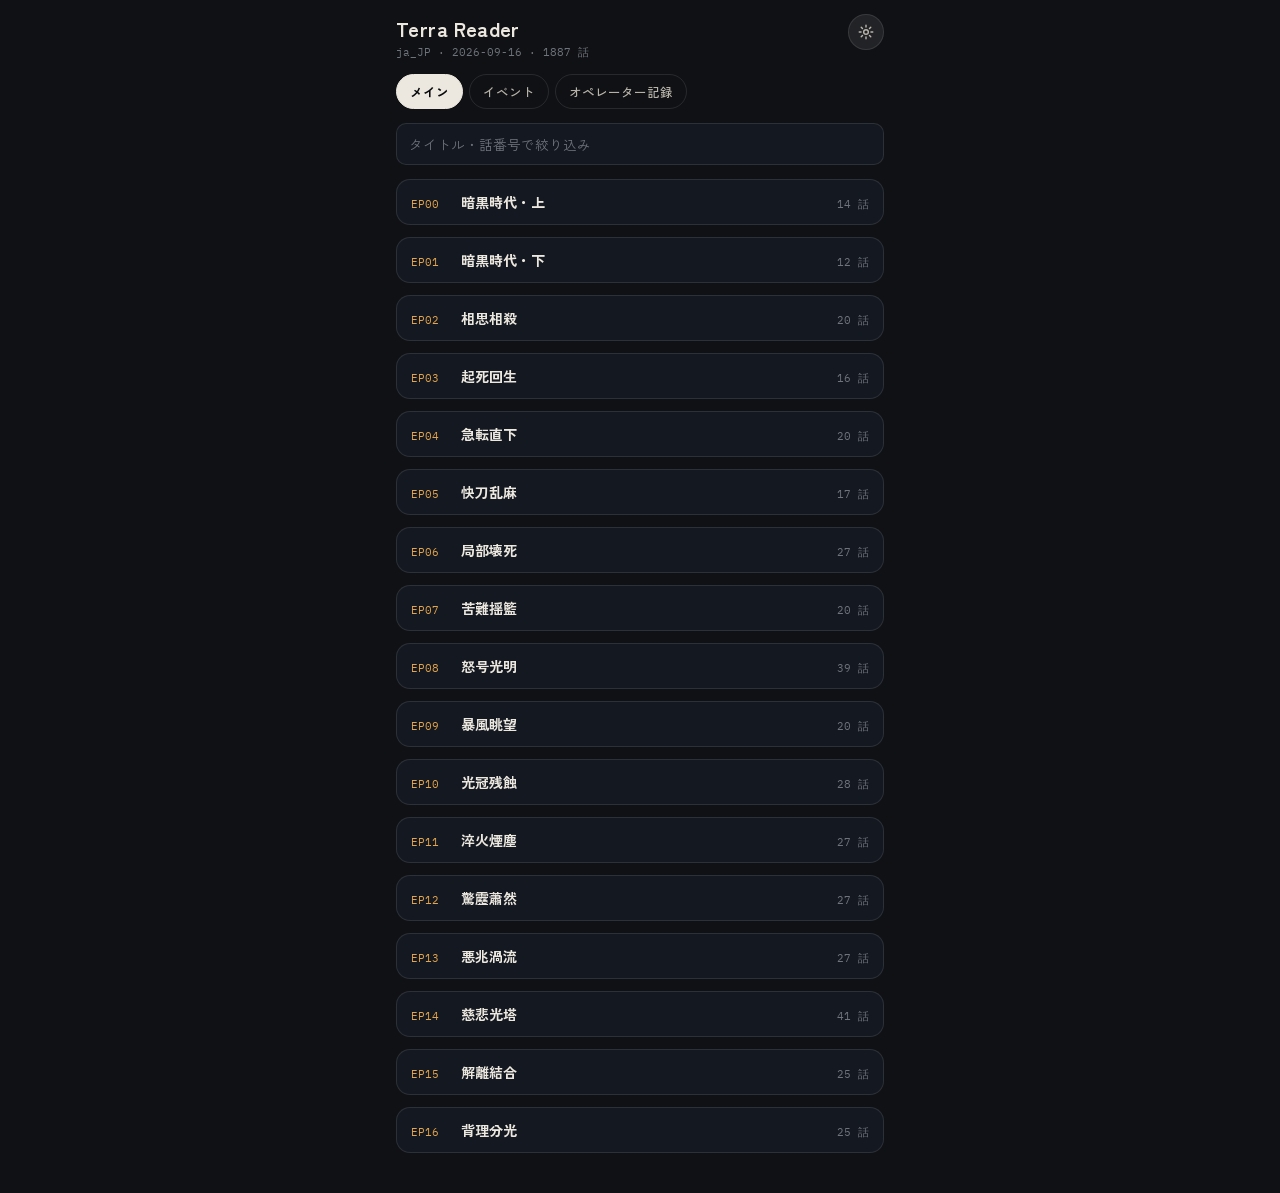
==== index.html @ 3d17c526 "Seek bar: drag or tap to go back, never past the furthest step read The furthest step reached is sto" ====
<!doctype html>
<html lang="ja">
<head>
<meta charset="utf-8">
<meta name="viewport" content="width=device-width, initial-scale=1, viewport-fit=cover">
<meta name="theme-color" content="#07090c">
<meta name="apple-mobile-web-app-capable" content="yes">
<meta name="apple-mobile-web-app-status-bar-style" content="black-translucent">
<title>Terra Reader</title>
<link rel="preconnect" href="https://fonts.googleapis.com">
<link rel="preconnect" href="https://fonts.gstatic.com" crossorigin>
<link rel="stylesheet" href="https://fonts.googleapis.com/css2?family=Zen+Kaku+Gothic+New:wght@500;700&family=Noto+Serif+JP:wght@400;600&family=IBM+Plex+Mono:wght@400;500&display=swap">
<link rel="stylesheet" href="app.css">
</head>
<body>

<!-- ===== 目次 ===== -->
<main id="toc" class="toc" hidden>
  <header class="tocTop">
    <div>
      <h1>Terra Reader</h1>
      <div class="sub mono" id="tocSub">ja_JP</div>
    </div>
    <button class="ib" id="btnSettings" title="設定" aria-label="設定">
      <svg viewBox="0 0 20 20" width="18" height="18" fill="none" stroke="currentColor" stroke-width="1.6" stroke-linecap="round" stroke-linejoin="round" aria-hidden="true"><circle cx="10" cy="10" r="2.6"/><path d="M10 2.5v2M10 15.5v2M2.5 10h2M15.5 10h2M4.7 4.7l1.4 1.4M13.9 13.9l1.4 1.4M4.7 15.3l1.4-1.4M13.9 6.1l1.4-1.4"/></svg>
    </button>
  </header>
  <nav class="tabs" id="tabs">
    <button data-tab="main" class="on">メイン</button>
    <button data-tab="event">イベント</button>
    <button data-tab="record">オペレーター記録</button>
  </nav>
  <input class="search" id="search" type="search" placeholder="タイトル・話番号で絞り込み" autocomplete="off">
  <div id="groups" class="groups"></div>
</main>

<!-- ===== プレイヤー ===== -->
<div id="stage" class="stage" hidden aria-label="シナリオプレイヤー">
  <div class="visual" id="visual">
    <div class="layer bg"><img id="bgA" alt=""><img id="bgB" alt=""></div>
    <div class="layer"><img id="spL" class="sp" alt=""><img id="spM" class="sp" alt=""><img id="spR" class="sp" alt=""></div>
    <div class="layer still" id="still"><img id="stillImg" alt=""></div>
    <div class="layer vig"></div>
    <button class="peekBtn" id="btnPeek" title="絵を全画面で見る" aria-label="絵を全画面で見る">
      <svg class="ic-expand" viewBox="0 0 20 20" width="16" height="16" fill="none" stroke="currentColor" stroke-width="1.7" stroke-linecap="round" stroke-linejoin="round" aria-hidden="true"><path d="M3 8V3h5M12 3h5v5M17 12v5h-5M8 17H3v-5"/></svg>
      <svg class="ic-collapse" viewBox="0 0 20 20" width="16" height="16" fill="none" stroke="currentColor" stroke-width="1.7" stroke-linecap="round" stroke-linejoin="round" aria-hidden="true"><path d="M8 3v5H3M12 8h5V3M17 12h-5v5M3 12h5v5"/></svg>
    </button>
  </div>

  <div class="top">
    <button class="b" id="btnBack" title="目次へ">‹ 目次</button>
    <span class="code" id="code"></span>
    <span class="bgm" id="bgm" hidden>♪</span>
    <span class="grow"></span>
    <button class="b" id="btnAuto" title="自動で進める">AUTO</button>
  </div>

  <div class="panel" id="panel">
    <div class="feed" id="feed"><div class="spacer"></div></div>
    <span class="cur" id="cur">▼</span>
    <div class="loading" id="loading" hidden><span></span>読み込み中</div>
  </div>
  <div class="seek" title="読んだところまで戻れます"><div class="rail" id="rail"><div class="reach" id="reach"></div><div class="fill" id="fill"></div><div class="knob" id="knob"></div></div></div>
</div>

<!-- ===== 設定 ===== -->
<div id="settings" class="sheetWrap" hidden>
  <div class="sheet" role="dialog" aria-label="設定">
    <h2>設定</h2>
    <label>ドクターの名前<input id="setDoc" type="text" maxlength="12" autocomplete="off"></label>
    <label>文字サイズ
      <div class="seg" id="setFont"><button data-v="15">小</button><button data-v="16">中</button><button data-v="18">大</button></div>
    </label>
    <label class="row"><input id="setProxy" type="checkbox"> 画像を縮小して読み込む（通信量を抑える）</label>
    <label class="row"><input id="setSys" type="checkbox"> チュートリアル文も表示する</label>
    <label class="row"><input id="setFaces" type="checkbox"> 立ち絵を顔の大きさで揃える（オフ＝元の絵のまま）</label>
    <label class="row"><input id="setBand" type="checkbox"> 絵の領域を常に 16:9 に固定する（ゲーム画面風・試験）</label>
    <div class="sheetBtns">
      <button class="danger" id="btnResetProgress">既読をすべて消す</button>
      <button class="primary" id="btnCloseSettings">閉じる</button>
    </div>
    <p class="fine">本文・画像は GitHub 上の公開データ（ArknightsAssets）から読むたびに取得します。端末に保存されるのは既読位置と設定だけです。</p>
  </div>
</div>

<script src="parser.js"></script>
<script src="app.js"></script>
</body>
</html>
---- app.css ----
:root{
  --seam:72px; --feedpad:200px;
  --ground:#0f1114; --stage:#07090c; --panel:#0c0f14; --card:#141821; --winline:rgba(255,255,255,.10);
  --ink:#ece8df; --ink2:#b9b4aa; --mute:#6f737b; --name:#e3a44a; --sys:#6cbad0; --danger:#d9655a;
  --btn:rgba(255,255,255,.08); --btn-on:rgba(108,186,208,.22);
  --serif:"Noto Serif JP","Hiragino Mincho ProN","Yu Mincho",serif;
  --ui:"Zen Kaku Gothic New","Hiragino Sans","Yu Gothic",sans-serif;
  --mono:"IBM Plex Mono",ui-monospace,Menlo,monospace;
  --fs:16px;
}
*{box-sizing:border-box}
html,body{height:100%}
body{margin:0;background:var(--ground);color:var(--ink2);font-family:var(--ui);-webkit-tap-highlight-color:transparent}
button{font:inherit;color:inherit;background:none;border:0;padding:0;cursor:pointer}
button:focus-visible,input:focus-visible{outline:2px solid var(--sys);outline-offset:2px}
[hidden]{display:none!important}
.mono{font-family:var(--mono)}

/* =================== 目次 =================== */
.toc{max-width:520px;margin:0 auto;padding:0 16px;padding-block:calc(14px + env(safe-area-inset-top)) 40px;min-height:100%;display:flex;flex-direction:column;gap:14px}
.tocTop{display:flex;align-items:flex-start;justify-content:space-between}
.tocTop h1{font-size:20px;font-weight:700;color:var(--ink);letter-spacing:.02em;margin:0}
.tocTop .sub{font-size:11px;color:var(--mute);margin-top:2px}
.ib{width:36px;height:36px;border-radius:50%;display:grid;place-items:center;color:var(--ink2);background:var(--btn);border:1px solid var(--winline)}
.tabs{display:flex;gap:6px}
.tabs button{padding:7px 13px;border-radius:999px;border:1px solid var(--winline);color:var(--ink2);font-size:12.5px;font-weight:500}
.tabs button.on{background:var(--ink);color:var(--stage);border-color:var(--ink);font-weight:700}
.search{font:inherit;font-size:13.5px;color:var(--ink);background:var(--card);border:1px solid var(--winline);border-radius:10px;padding:10px 12px;width:100%}
.search::placeholder{color:var(--mute)}
.groups{display:flex;flex-direction:column;gap:12px}
.chap{background:var(--card);border:1px solid var(--winline);border-radius:14px;overflow:hidden}
.chap .h{display:flex;align-items:baseline;gap:10px;padding:12px 14px;width:100%;text-align:left}
.chap .h .code{font-family:var(--mono);font-size:11px;color:var(--name);min-width:3.6em}
.chap .h .nm{font-weight:700;font-size:14px;color:var(--ink);flex:1}
.chap .h .cnt{font-family:var(--mono);font-size:11px;color:var(--mute);white-space:nowrap}
.chap .h .cnt b{color:var(--sys);font-weight:500}
.chap .eps{border-top:1px solid var(--winline)}
.ep{display:flex;align-items:center;gap:10px;padding:10px 14px;font-size:13.5px;border-bottom:1px solid var(--winline);width:100%;text-align:left;color:var(--ink2)}
.ep:last-child{border-bottom:0}
.ep .id{font-family:var(--mono);font-size:11px;color:var(--mute);min-width:4.6em}
.ep .ttl{flex:1;color:var(--ink)}
.ep .tag{font-size:10px;letter-spacing:.06em;color:var(--mute);border:1px solid var(--winline);border-radius:4px;padding:1px 5px;white-space:nowrap}
.ep .st{font-family:var(--mono);font-size:10.5px;letter-spacing:.06em;color:var(--mute);min-width:3em;text-align:right}
.ep .st.done{color:var(--sys)}
.ep .st.now{color:var(--name)}
.ep.miss{opacity:.45}
.ep.now .ttl{color:var(--name)}
.empty{color:var(--mute);font-size:13px;text-align:center;padding:30px 0}

/* =================== プレイヤー =================== */
.stage{position:fixed;inset:0;background:var(--stage);user-select:none;display:flex;flex-direction:column;overflow:hidden}
@media (min-width:520px){
  .stage{position:relative;width:400px;height:min(100dvh,860px);margin:0 auto;border-radius:0}
  body.playing{display:flex;align-items:center;justify-content:center;min-height:100dvh}
}
.visual{position:relative;flex:none;overflow:hidden;background:#000;transition:height .5s cubic-bezier(.4,0,.2,1)}
.stage.peek .visual{height:100%!important}
.layer{position:absolute;inset:0}
.bg img{position:absolute;inset:0;width:100%;height:100%;max-width:none;object-fit:cover;object-position:center 30%;opacity:0;transition:opacity .7s ease;transform:scale(1.04)}
.bg img.on{opacity:1}
.sp{position:absolute;bottom:-78%;height:170%;width:auto;max-width:none;left:50%;transform:translateX(-50%);opacity:0;
  transition:opacity .35s ease,filter .35s ease,transform .35s ease,left .35s ease;filter:drop-shadow(0 14px 22px rgba(0,0,0,.5));pointer-events:none}
.sp.on{opacity:1}
.sp.dim{filter:brightness(.5) drop-shadow(0 14px 22px rgba(0,0,0,.5));transform:translateX(-50%) scale(.94)}
.sp.pl{left:23%}.sp.pm{left:50%}.sp.pr{left:77%}
.sp.pl.three{left:15%}.sp.pr.three{left:85%}
.sp.fx{bottom:auto;transform:none;transition:opacity .3s ease,filter .3s ease}
.sp.fx.dim{transform:none;filter:brightness(.55) drop-shadow(0 14px 22px rgba(0,0,0,.5))}
.sp.front{z-index:2}
.still{opacity:0;transition:opacity .6s ease;pointer-events:none;background:#000}
.still.on{opacity:1}
.still img{position:absolute;inset:0;width:100%;height:100%;max-width:none;object-fit:cover}
.stage.peek .still img{object-fit:contain}
.vig{background:linear-gradient(to bottom,rgba(0,0,0,.55),transparent 30%);pointer-events:none}
.stage.peek .vig{background:linear-gradient(to bottom,rgba(0,0,0,.5),transparent 20%)}

.peekBtn{position:absolute;right:12px;bottom:calc(var(--seam) + 10px);z-index:6;width:34px;height:34px;border-radius:50%;display:grid;place-items:center;
  color:var(--ink);background:rgba(7,9,12,.55);border:1px solid var(--winline);backdrop-filter:blur(6px);transition:background .15s,transform .15s}
.peekBtn:hover{background:rgba(7,9,12,.8);transform:scale(1.06)}
.peekBtn .ic-collapse{display:none}
.stage.peek .peekBtn .ic-expand{display:none}
.stage.peek .peekBtn .ic-collapse{display:block}
.stage.peek .peekBtn{bottom:calc(12px + 22px + env(safe-area-inset-bottom))!important}

.top{position:absolute;left:0;right:0;top:0;display:flex;align-items:center;gap:8px;padding:calc(12px + env(safe-area-inset-top)) 14px 0;z-index:5;font-size:11px}
.top .code{font-family:var(--mono);color:var(--ink2);letter-spacing:.04em;text-shadow:0 1px 3px rgba(0,0,0,.6);white-space:nowrap;overflow:hidden;text-overflow:ellipsis;max-width:38%}
.top .bgm{font-family:var(--mono);color:var(--sys);background:rgba(108,186,208,.14);border:1px solid rgba(108,186,208,.3);border-radius:999px;padding:2px 9px;white-space:nowrap}
.top .grow{flex:1}
.top .b{font-family:var(--ui);font-weight:700;letter-spacing:.1em;font-size:10.5px;color:var(--ink2);background:rgba(7,9,12,.62);border-radius:6px;padding:5px 8px;border:1px solid var(--winline);white-space:nowrap}
.top .b.on{color:var(--sys);background:var(--btn-on);border-color:rgba(108,186,208,.4)}

.panel{position:relative;flex:1;min-height:0;margin-top:calc(-1 * var(--seam));background:transparent;display:flex;flex-direction:column;transition:opacity .3s;z-index:3}
.panel::before{content:'';position:absolute;inset:0;background:linear-gradient(to bottom,rgba(12,15,20,0),rgba(12,15,20,.85) 55%,var(--panel) 100%) top/100% var(--seam) no-repeat,linear-gradient(var(--panel),var(--panel)) 0 var(--seam)/100% calc(100% - var(--seam)) no-repeat;pointer-events:none}
.stage.peek .panel{opacity:0;pointer-events:none;position:absolute;inset:0}
.feed{position:relative;flex:1;min-height:0;margin-top:var(--seam);overflow-y:auto;scrollbar-width:none;padding:10px 20px var(--feedpad);mask-image:linear-gradient(to bottom,transparent,#000 16px);-webkit-mask-image:linear-gradient(to bottom,transparent,#000 16px);   /* text stays below the gradient seam */display:flex;flex-direction:column;gap:16px;overscroll-behavior:contain}
.feed::-webkit-scrollbar{display:none}
.feed .spacer{flex:1 0 0;min-height:0}
.ln{transition:opacity .4s}
.ln .spk{font-weight:700;font-size:11px;letter-spacing:.14em;color:var(--name);margin-bottom:5px}
.ln .t{font-family:var(--serif);font-size:var(--fs);line-height:1.9;color:var(--ink);text-align:justify;white-space:pre-wrap}
.ln.nar .t,.ln.inner .t{color:var(--ink2);padding-left:12px;border-left:2px solid var(--winline)}
.ln.inner .t{font-style:italic}
.ln.sub .t{color:var(--ink2);text-align:center;padding:4px 8px}
.ln.sticker .t{color:var(--ink2);font-size:calc(var(--fs) - 1px);background:rgba(255,255,255,.04);border:1px solid var(--winline);border-radius:8px;padding:12px 14px}
.ln.stamp .t{font-family:var(--ui);font-weight:700;font-size:12px;letter-spacing:.2em;color:var(--sys);text-align:center;padding:6px 0}
.ln.title .t{font-family:var(--ui);font-weight:700;font-size:calc(var(--fs) - 1px);color:var(--ink);text-align:center;padding:6px 0}
.ln.sys .t{font-family:var(--ui);font-size:12.5px;color:var(--mute);border-left:2px dashed var(--winline);padding-left:12px}
.ln.past{opacity:.55}
.ln.pick .t{font-family:var(--ui);font-size:13.5px;color:var(--sys)}
.ln.end{text-align:center;font-size:11px;letter-spacing:.24em;color:var(--mute);padding:18px 0 6px}
.ln.end b{display:block;font-size:14px;letter-spacing:.14em;color:var(--ink);margin:6px 0 16px}
.ln.end .btns{display:flex;gap:10px;justify-content:center;flex-wrap:wrap}
.ln.end button{font-weight:700;letter-spacing:.12em;font-size:12px;padding:9px 18px;border-radius:8px;border:1px solid var(--winline);color:var(--ink2)}
.ln.end button.primary{color:var(--stage);background:var(--name);border-color:var(--name)}
.ln.err .t{color:var(--danger);font-family:var(--ui);font-size:13px}
.cur{position:absolute;right:16px;bottom:calc(var(--feedpad) - 22px);font-size:10px;color:var(--name);opacity:0;animation:blink 1.1s infinite;z-index:2}
.cur.on{opacity:1}
@keyframes blink{0%,100%{transform:translateY(0)}50%{transform:translateY(3px)}}
.loading{position:absolute;inset:var(--seam) 0 0 0;z-index:2;display:grid;place-items:center;color:var(--mute);font-size:12px;letter-spacing:.2em;background:var(--panel)}
.loading span{display:block;width:26px;height:26px;border-radius:50%;border:2px solid var(--winline);border-top-color:var(--name);animation:spin 1s linear infinite;margin:0 auto 12px}
@keyframes spin{to{transform:rotate(360deg)}}

.opts{display:flex;flex-direction:column;gap:8px;margin-top:2px}
.opts .lab{font-size:10.5px;letter-spacing:.2em;color:var(--sys)}
.opt{font-family:var(--serif);font-size:calc(var(--fs) - 1px);color:var(--ink);text-align:left;padding:12px 16px;border-radius:10px;background:var(--btn);border:1px solid var(--winline);
  display:flex;gap:12px;align-items:center;transition:border-color .15s,transform .15s}
.opt:hover,.opt:focus-visible{border-color:var(--name);transform:translateX(3px)}
.opt .n{font-family:var(--mono);font-size:11px;color:var(--name)}

.seek{position:relative;height:calc(30px + env(safe-area-inset-bottom));flex:none;background:var(--panel);padding:0 20px calc(10px + env(safe-area-inset-bottom));display:flex;align-items:center;touch-action:none;cursor:pointer}
.seek .reach{position:absolute;left:0;top:0;bottom:0;width:0;border-radius:2px;background:rgba(227,164,74,.28)}
.seek.drag .knob{transform:translate(-50%,-50%) scale(1.5);transition:none}
.seek.drag .fill{transition:none}
.seek .rail{position:relative;width:100%;height:3px;border-radius:2px;background:rgba(255,255,255,.12)}
.seek .fill{position:absolute;left:0;top:0;bottom:0;width:0;border-radius:2px;background:linear-gradient(to right,rgba(227,164,74,.7),var(--name));transition:width .35s ease}
.seek .knob{position:absolute;top:50%;left:0;width:9px;height:9px;border-radius:50%;background:var(--name);transform:translate(-50%,-50%);box-shadow:0 0 0 3px rgba(227,164,74,.2);transition:left .35s ease}
.seek .mark{position:absolute;top:-1px;width:2px;height:5px;background:var(--sys);opacity:.7;transform:translateX(-50%)}

/* =================== 設定シート =================== */
.sheetWrap{position:fixed;inset:0;background:rgba(0,0,0,.6);display:flex;align-items:flex-end;justify-content:center;z-index:50}
.sheet{width:min(100%,520px);background:var(--card);border-radius:18px 18px 0 0;padding:20px 20px calc(20px + env(safe-area-inset-bottom));display:flex;flex-direction:column;gap:14px;border:1px solid var(--winline)}
@media (min-width:520px){.sheetWrap{align-items:center}.sheet{border-radius:18px}}
.sheet h2{margin:0;font-size:15px;letter-spacing:.1em;color:var(--ink)}
.sheet label{display:flex;flex-direction:column;gap:6px;font-size:12.5px;color:var(--ink2)}
.sheet label.row{flex-direction:row;align-items:center;gap:10px}
.sheet input[type=text]{font:inherit;font-size:15px;color:var(--ink);background:var(--panel);border:1px solid var(--winline);border-radius:8px;padding:9px 12px}
.sheet input[type=checkbox]{width:18px;height:18px;accent-color:var(--name)}
.seg{display:flex;gap:6px}
.seg button{flex:1;padding:8px;border-radius:8px;border:1px solid var(--winline);color:var(--ink2);font-size:13px}
.seg button.on{background:var(--ink);color:var(--stage);border-color:var(--ink);font-weight:700}
.sheetBtns{display:flex;gap:10px;justify-content:space-between;margin-top:4px}
.sheetBtns button{padding:9px 16px;border-radius:8px;font-size:12.5px;font-weight:700;letter-spacing:.06em;border:1px solid var(--winline)}
.sheetBtns .primary{background:var(--name);color:var(--stage);border-color:var(--name)}
.sheetBtns .danger{color:var(--danger)}
.fine{margin:0;font-size:11px;line-height:1.7;color:var(--mute)}

@media (prefers-reduced-motion:reduce){
  .bg img,.sp,.still,.visual,.panel,.ln,.seek .fill,.seek .knob{transition:none}
  .cur,.loading span{animation:none}
}

/* 16:9 band mode: picture area is always the still's shape; sprites sit like the game's landscape stage */
.stage.band .sp{height:200%;bottom:-118%}   /* bust-up, face ~48% down: matches the face-aligned sprites */
.stage.band .top{padding-top:calc(8px + env(safe-area-inset-top))}
.stage.band .top .b,.stage.band .top .bgm{padding-top:3px;padding-bottom:3px;opacity:.85}
.stage.band .top .code{opacity:.85}
.stage.band .sp.pl{left:24%}.stage.band .sp.pr{left:76%}
.stage.band .sp.pl.three{left:16%}.stage.band .sp.pr.three{left:84%}
.stage.band .bg img{object-position:center 40%}
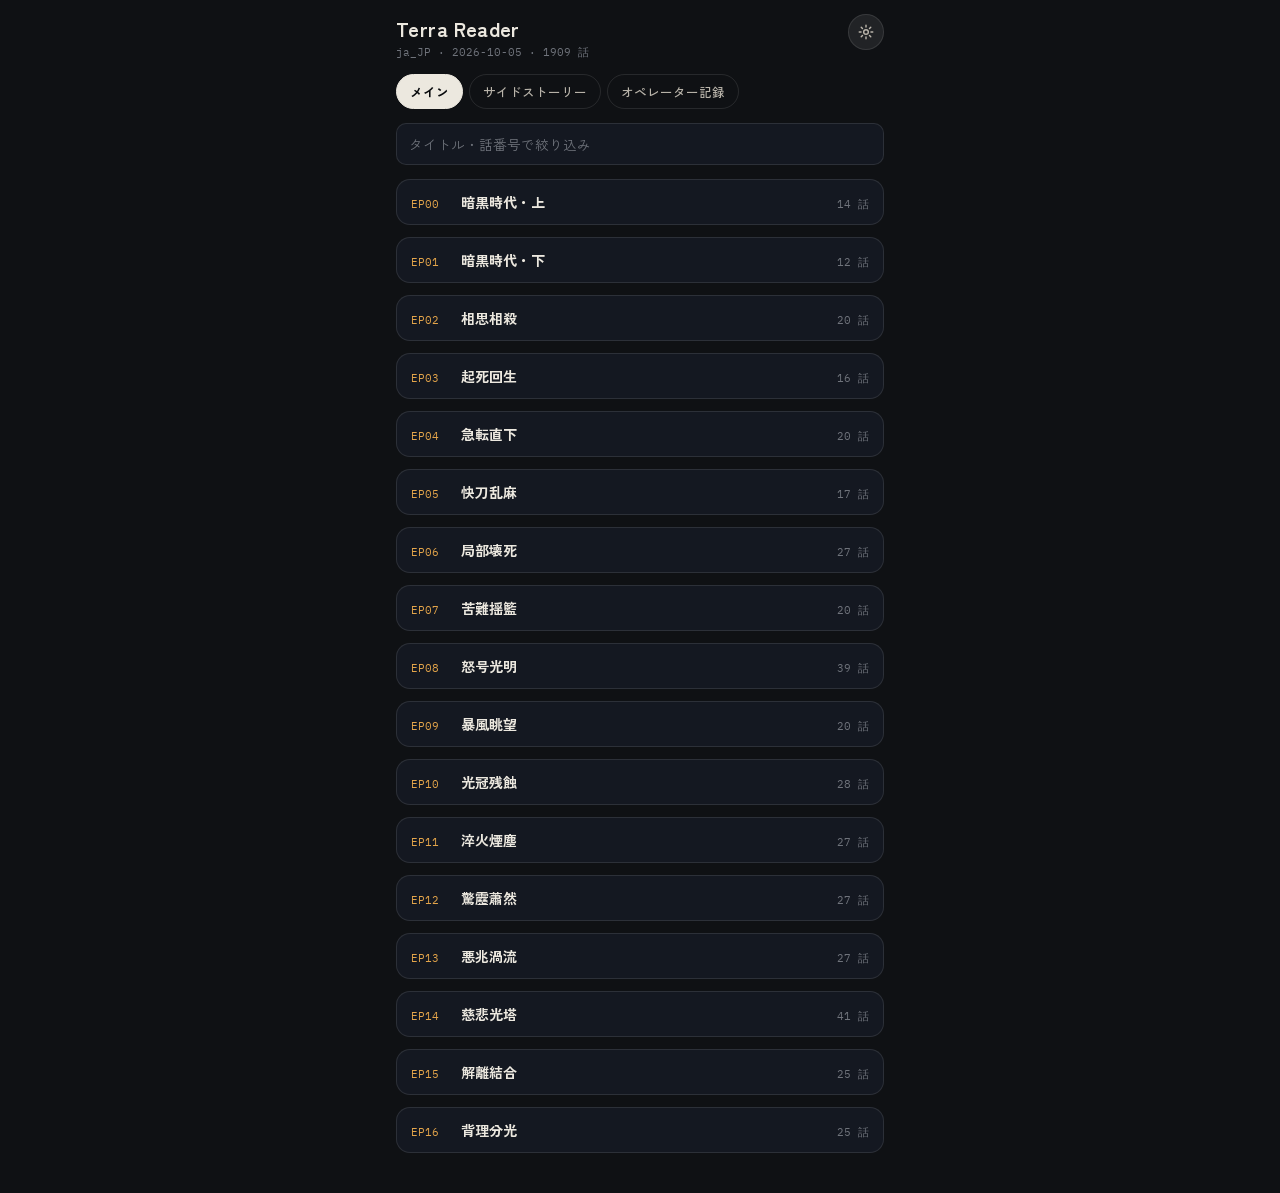
==== commit c30daca0: "Table of contents: サイドストーリー tab, release view sectioned by year, type view dropped Co-Authored-By: C" ====
--- a/index.html
+++ b/index.html
@@ -27,7 +27,7 @@
   </header>
   <nav class="tabs" id="tabs">
     <button data-tab="main" class="on">メイン</button>
-    <button data-tab="event">イベント</button>
+    <button data-tab="event">サイドストーリー</button>
     <button data-tab="record">オペレーター記録</button>
   </nav>
   <input class="search" id="search" type="search" placeholder="タイトル・話番号で絞り込み" autocomplete="off">
@@ -50,7 +50,7 @@
   <div class="top">
     <button class="b" id="btnBack" title="目次へ">‹ 目次</button>
     <span class="code" id="code"></span>
-    <span class="bgm" id="bgm" hidden>♪</span>
+    <button class="bgm" id="bgm" hidden title="タップで BGM を止める / 再開">♪</button>
     <span class="grow"></span>
     <button class="b" id="btnAuto" title="自動で進める">AUTO</button>
   </div>
@@ -73,8 +73,11 @@
     </label>
     <label class="row"><input id="setProxy" type="checkbox"> 画像を縮小して読み込む（通信量を抑える）</label>
     <label class="row"><input id="setSys" type="checkbox"> チュートリアル文も表示する</label>
-    <label class="row"><input id="setFaces" type="checkbox"> 立ち絵を顔の大きさで揃える（オフ＝元の絵のまま）</label>
+    <label class="row"><input id="setFaces" type="checkbox"> 立ち絵をゲームの配置データで揃える（オフ＝元の絵のまま）</label>
     <label class="row"><input id="setBand" type="checkbox"> 絵の領域を常に 16:9 に固定する（ゲーム画面風・試験）</label>
+    <label class="row"><input id="setBgm" type="checkbox"> BGM を再生する（Wi-Fi 推奨）</label>
+    <label>自前素材の URL（BGM・追加の立ち絵）<input id="setBgmBase" type="url" placeholder="https://pub-….r2.dev/bgm/…/" autocomplete="off" spellcheck="false"></label>
+    <label>BGM の音量<input id="setBgmVol" type="range" min="0" max="1" step="0.05"></label>
     <div class="sheetBtns">
       <button class="danger" id="btnResetProgress">既読をすべて消す</button>
       <button class="primary" id="btnCloseSettings">閉じる</button>
--- a/app.css
+++ b/app.css
@@ -28,6 +28,9 @@
 .search{font:inherit;font-size:13.5px;color:var(--ink);background:var(--card);border:1px solid var(--winline);border-radius:10px;padding:10px 12px;width:100%}
 .search::placeholder{color:var(--mute)}
 .groups{display:flex;flex-direction:column;gap:12px}
+.lineHead{font-size:12px;letter-spacing:.16em;color:var(--sys);font-weight:700;margin:14px 2px 0}
+.seg.small{align-self:flex-start}
+.seg.small button{flex:none;padding:6px 12px;font-size:12px}
 .chap{background:var(--card);border:1px solid var(--winline);border-radius:14px;overflow:hidden}
 .chap .h{display:flex;align-items:baseline;gap:10px;padding:12px 14px;width:100%;text-align:left}
 .chap .h .code{font-family:var(--mono);font-size:11px;color:var(--name);min-width:3.6em}
@@ -64,8 +67,8 @@
 .sp.dim{filter:brightness(.5) drop-shadow(0 14px 22px rgba(0,0,0,.5));transform:translateX(-50%) scale(.94)}
 .sp.pl{left:23%}.sp.pm{left:50%}.sp.pr{left:77%}
 .sp.pl.three{left:15%}.sp.pr.three{left:85%}
-.sp.fx{bottom:auto;transform:none;transition:opacity .3s ease,filter .3s ease}
-.sp.fx.dim{transform:none;filter:brightness(.55) drop-shadow(0 14px 22px rgba(0,0,0,.5))}
+.sp.fx{bottom:auto;transform:none;transition:opacity .3s ease,filter .3s ease,transform .3s ease}
+.sp.fx.dim{transform:scale(.95);filter:brightness(.55) drop-shadow(0 14px 22px rgba(0,0,0,.5))}   /* same 'step back' as the fallback sprites, pivoting on the face */
 .sp.front{z-index:2}
 .still{opacity:0;transition:opacity .6s ease;pointer-events:none;background:#000}
 .still.on{opacity:1}
@@ -84,7 +87,9 @@
 
 .top{position:absolute;left:0;right:0;top:0;display:flex;align-items:center;gap:8px;padding:calc(12px + env(safe-area-inset-top)) 14px 0;z-index:5;font-size:11px}
 .top .code{font-family:var(--mono);color:var(--ink2);letter-spacing:.04em;text-shadow:0 1px 3px rgba(0,0,0,.6);white-space:nowrap;overflow:hidden;text-overflow:ellipsis;max-width:38%}
-.top .bgm{font-family:var(--mono);color:var(--sys);background:rgba(108,186,208,.14);border:1px solid rgba(108,186,208,.3);border-radius:999px;padding:2px 9px;white-space:nowrap}
+.top .bgm{font-family:var(--mono);color:var(--sys);background:rgba(108,186,208,.14);border:1px solid rgba(108,186,208,.3);border-radius:999px;padding:2px 9px;white-space:nowrap;cursor:default;transition:color .2s,border-color .2s,background .2s}
+.top .bgm.live{cursor:pointer}
+.top .bgm.off{color:var(--mute);background:rgba(255,255,255,.05);border-color:var(--winline);text-decoration:line-through}
 .top .grow{flex:1}
 .top .b{font-family:var(--ui);font-weight:700;letter-spacing:.1em;font-size:10.5px;color:var(--ink2);background:rgba(7,9,12,.62);border-radius:6px;padding:5px 8px;border:1px solid var(--winline);white-space:nowrap}
 .top .b.on{color:var(--sys);background:var(--btn-on);border-color:rgba(108,186,208,.4)}
@@ -106,6 +111,9 @@
 .ln.title .t{font-family:var(--ui);font-weight:700;font-size:calc(var(--fs) - 1px);color:var(--ink);text-align:center;padding:6px 0}
 .ln.sys .t{font-family:var(--ui);font-size:12.5px;color:var(--mute);border-left:2px dashed var(--winline);padding-left:12px}
 .ln.past{opacity:.55}
+.stage.readback .ln.past{opacity:1}   /* reading back: every line at full strength */
+.stage.readback .cur{opacity:0!important}
+.stage.scrolling .visual{transition:none}
 .ln.pick .t{font-family:var(--ui);font-size:13.5px;color:var(--sys)}
 .ln.end{text-align:center;font-size:11px;letter-spacing:.24em;color:var(--mute);padding:18px 0 6px}
 .ln.end b{display:block;font-size:14px;letter-spacing:.14em;color:var(--ink);margin:6px 0 16px}
@@ -145,6 +153,8 @@
 .sheet label.row{flex-direction:row;align-items:center;gap:10px}
 .sheet input[type=text]{font:inherit;font-size:15px;color:var(--ink);background:var(--panel);border:1px solid var(--winline);border-radius:8px;padding:9px 12px}
 .sheet input[type=checkbox]{width:18px;height:18px;accent-color:var(--name)}
+.sheet input[type=url]{font:inherit;font-size:13px;color:var(--ink);background:var(--panel);border:1px solid var(--winline);border-radius:8px;padding:9px 12px;font-family:var(--mono)}
+.sheet input[type=range]{accent-color:var(--name);width:100%}
 .seg{display:flex;gap:6px}
 .seg button{flex:1;padding:8px;border-radius:8px;border:1px solid var(--winline);color:var(--ink2);font-size:13px}
 .seg button.on{background:var(--ink);color:var(--stage);border-color:var(--ink);font-weight:700}
